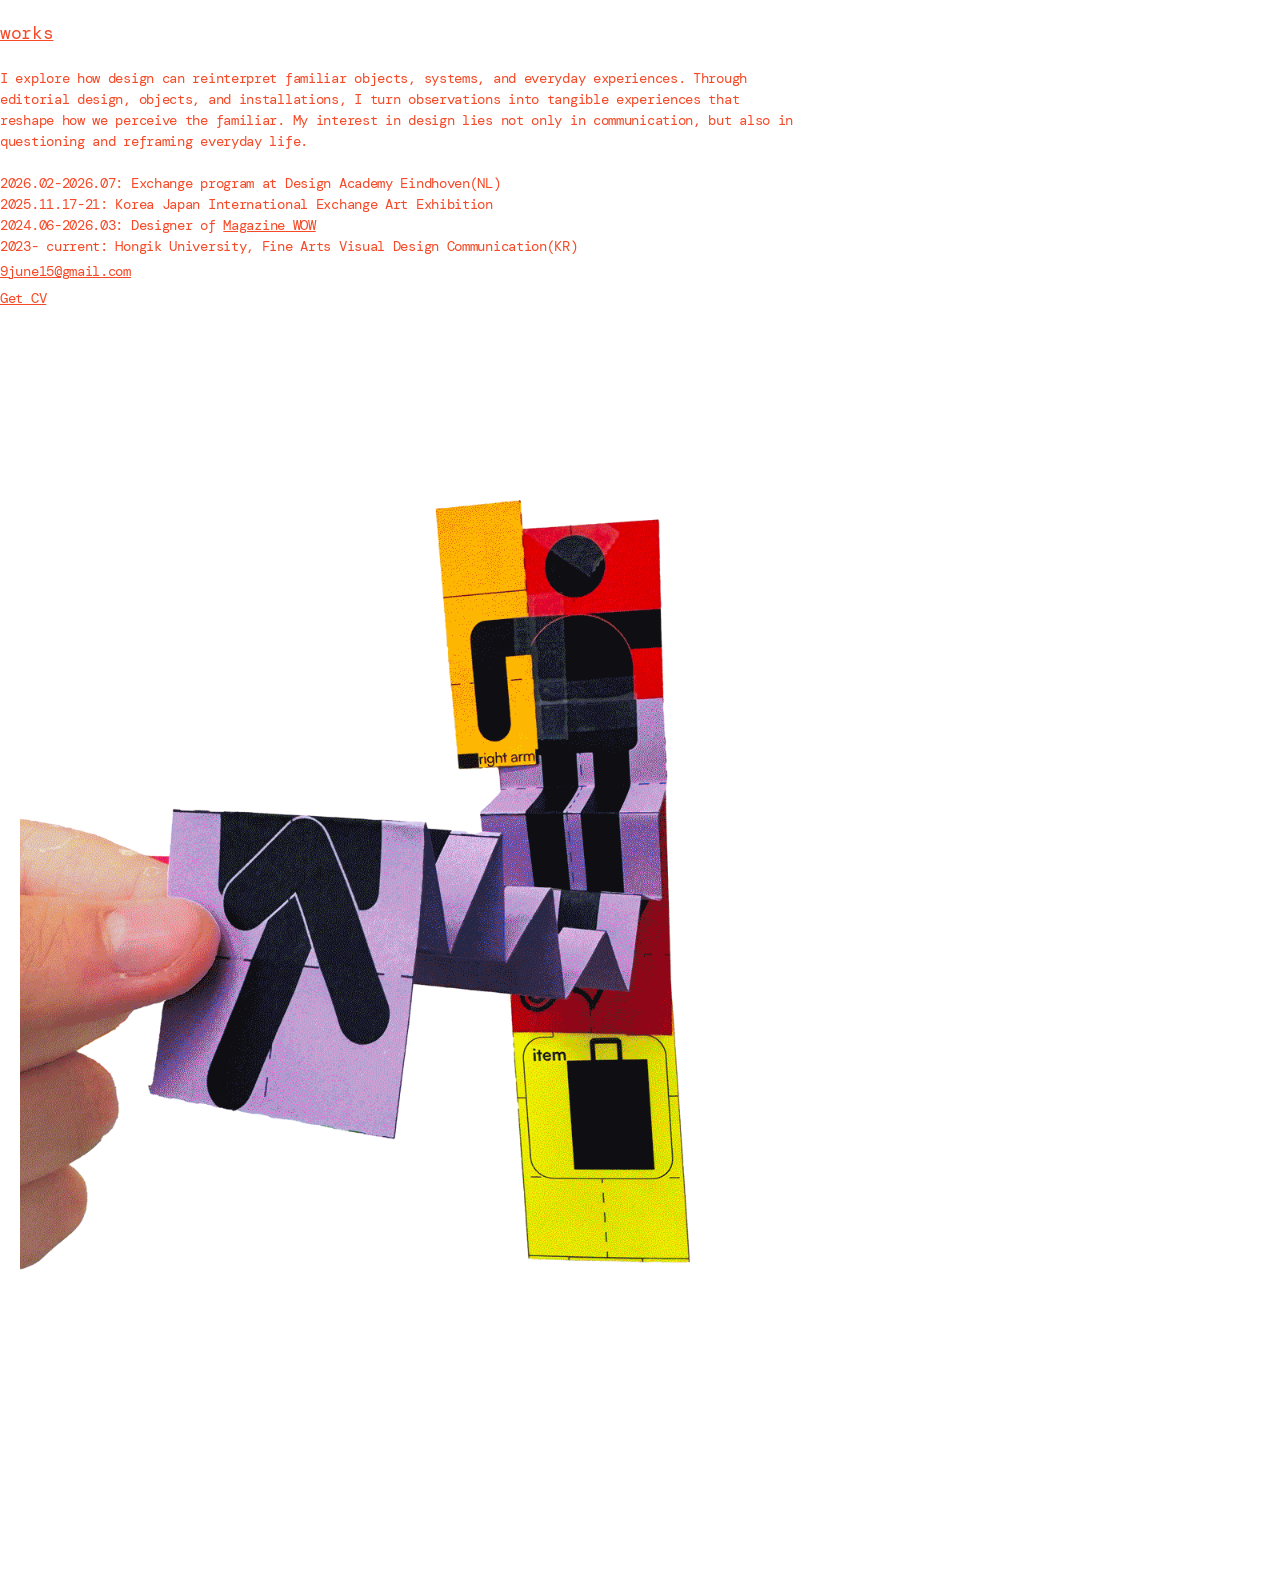
==== about.html @ 215ffb6d "Update about.html" ====
<!DOCTYPE html>
<html lang="ko">
<head>
  <meta charset="UTF-8">
  <meta name="viewport" content="width=device-width, initial-scale=1.0">
  <title>Jueun Yoo</title>
   
 <link rel="preconnect" href="https://fonts.googleapis.com">
<link rel="preconnect" href="https://fonts.gstatic.com" crossorigin>
<link href="https://fonts.googleapis.com/css2?family=DM+Mono:ital,wght@0,300;0,400;0,500;1,300;1,400;1,500&family=Instrument+Serif:ital@0;1&family=Special+Gothic+Condensed+One&display=swap" rel="stylesheet">
  <link rel="stylesheet" href="style.css">
</head>
<body>
<div class="container">
    
   <div class="header">
    <p><a href="index.html">works</a></p>
    <br>
  <p style="font-size: 14px;">
I explore how design can reinterpret familiar objects, systems, and everyday experiences. Through editorial design, objects, and installations, I turn observations into tangible experiences that reshape how we perceive the familiar. My interest in design lies not only in communication, but also in questioning and reframing everyday life. </p>
   <br>
    <p style="font-size: 14px;">2026.02-2026.07: Exchange program at Design Academy Eindhoven(NL)</p>
    <p style="font-size: 14px;">2025.11.17-21: Korea Japan International Exchange Art Exhibition</p>
     <p style="font-size: 14px;">2024.06-2026.03: Designer of <a href="https://www.instagram.com/wow_hongik/" style="font-size: 14px;">Magazine WOW</a></p>
<p style="font-size: 14px;">2023- current: Hongik University, Fine Arts Visual Design Communication(KR)</p>
   
        <p><a href="mailto:your-email@example.com" class="contact-email" style="font-size: 14px;">9june15@gmail.com</a></p>
    <p><a href="CV.pdf" style="font-size: 14px;">Get CV</a></p>
  </div>
  
    <div class="thumbnail-box">
  <img src="gifs/thumbnail.gif">
    </div>

 
</div>

</body>
</html>
---- style.css ----
* {
    box-sizing: border-box;
    margin: 0;
    padding: 0;
}

.container {
display: grid;
  width: 100%;
  max-width: 1300px;
  margin: 0 auto;

}

.container_archive {
  width: 100%;
  max-width: 1410px;
  margin: 0 auto;               /* 💡 margin: 0 auto 대신 margin: 0 으로 설정하여 좌측 정렬 */
  /* padding: 0 10px; */
    margin-top: -40px;
    padding-left: 20px;
    padding-bottom: 20px;
   
}
.thumbnail-box {   
 grid-area: 2 / 1;
    width: 80%;
    min-width: 300px;
    align-item: right;
  z-index: 10;        /* 텍스트 위에 떠있도록 레이어 지정 */
}

.sticky-text {
  position: fixed;
  /* top: 10px;          /* 화면 상단에서 20px 위치에 스크롤이 도달하면 고정됨 (필수) */ */
    font-size: 22px;
  z-index: 100;       /* 스크롤 시 다른 텍스트나 이미지 위로 오도록 설정 */
  color: #F54927;
     align-items: right;
  /* [선택] 배경색을 주어 뒤에 지나가는 콘텐츠가 비치지 않게 보정 */
}

.thumbnail-box img {
 width: 100%;

  height: auto;
 left: 100%;          /* container의 오른쪽 끝에서 시작 */
  margin-left: 20px;
   
     
}

body{

 font-family: "DM Mono", monospace;
  font-weight: 400;
  font-style: normal;
letter-spacing: -0.3px;
line-height: 1.5;

/* Background-color: #FFFC0A; */
    color: #F54927;
    padding-top:20px;
    
    
}

 a, p, h1, h2, h3, h4, h5, h6, li, summary {
  max-width: 800px;  
  width: 100%;           /* 화면이 좁아지면 가변적으로 줄어듦 */
  word-break: keep-all;  /* 한글/단어 단위 깨짐 방지 */
  overflow-wrap: break-word; /* 너무 긴 단어/URL이 들어올 때 박스를 뚫고 나가지 않도록 방지 */
color: #F54927;

    font-size: 18px;
} 
.highlight {
  font-weight: 500; /* 또는 font-weight: 700; */
}
.header{
    grid-area: 1 / 1;
    z-index: 90;
     font-size: 14px;
  line-height: 1.5;
}

/* 2차 수정본(상세페이지)*/

.project-item {
    position: relative;
    cursor: pointer;
}

.project-title {
position: sticky;
  top: 20px;            /* 💡 sticky-text에 지정한 top 값과 동일하게 설정 */
  z-index: 90;

  /* 전체 페이지 기준 가로 중앙 정렬 */
  justify-self: center; /* Grid 아이템 자체를 가로 중앙 배치 */
  text-align: center;   /* 텍스트 내용 가로 중앙 정렬 */

  color: #F54927;
  font-size: 16px;
  padding: 4px 0;
  cursor: pointer;
    /* padding-top: 20px; */
    
}

.project-title::-webkit-details-marker {
    display: none; /* 브라우저 기본 화살표 숨김 */
}

.project-title:hover {
    text-decoration: underline;
}


/* [오른쪽] 상세 패널 영역 */
.detail-panel-area {
    width: 45%;
    position: relative;
}

.empty-state {
    padding: 40px;
    color: #999;
    font-size: 0.85rem;
}
.dropdown-thumbnail{
    width: 30%;            /* 썸네일 가로 크기 */
  height: auto;           /* 썸네일 세로 크기 */
    min-width: 300px;
  object-fit: cover;      /* 이미지 비율 유지하며 채우기 */
  flex-shrink: 0;         /* 공간 부족해도 썸네일 크기 유지 */
  transition: transform 0.2s ease;
}
/* 💡 핵심: 드롭다운이 열렸을 때 (왼쪽 텍스트 : 오른쪽 이미지 2열) */
.dropdown-content {
    display: flex;
  flex-direction: column; /* 위에서 아래로 배치 */
  gap: 10px;
  padding: 10px 0;
  /* margin-top: 30px; */
}
details[open] > summary::before {
  content: "𖭅"; /* 💡 펼쳐졌을 때 바뀔 기호 (또는 회전효과) */
  color: #F54927;     /* 글리프 색상 변경 */
    list-style: none;
}
font-size: 0.8em;
    font-weight: bold;
}

summary::-webkit-details-marker {
  display: none;
}
summary {
  list-style: none;
}
details[open] summary::before {
  color: transparent;
}

details[open] summary .project-title,
details[open] summary {
  color: transparent; /* 글씨 색상을 투명하게 변경 */
}
.hero-media {
  width: 100%;
  position: static; /* sticky가 아니므로 스크롤을 따라 위로 올라감 */
}

.hero-media img {
  width: 100%;
  height: auto;
  max-height: 600px;  /* 필요 시 최대 높이 제한 (생략 가능) */
  object-fit: cover;  /* 비율 유지 */
  display: block;
}
.hero-media2 {
  width: 100%;
  position: static; /* sticky가 아니므로 스크롤을 따라 위로 올라감 */
}

.hero-media2 img {
  width: 80%;
  height: auto;
  object-fit: cover;  /* 비율 유지 */
  display: block;
}
/* 2. 각 드롭다운 기본 상태 (닫혔을 때 - 1칸 차지) */
.project-dropdown {
justify-content: center;
  width: 100%;
}

/* 열린 상태의 링크 강조 */
.project-item[open] .project-title {
   position: sticky;
  /* top: 60px; */
  z-index: 90;

  list-style: none;
  padding-top: 10px;
}
.project-dropdown[open] .dropdown-thumbnail {
  display: none;
}
/* 왼쪽 텍스트 정보 */
.project-info {
   position: static;
  /* top: 30px;*/
  z-index: 80;
  /* padding: 12px 0; */
    
}

.project-info p {
    font-size: 14px;
  line-height: 1.5;
  white-space: pre-line;
}

/* 오른쪽 이미지 미디어 (2열 균등 배치) */
.detail-media {
    display: grid;
  grid-template-columns: repeat(2, 1fr);
  gap: 10px;
  width: 100%;
}

.detail-media img {
    width: 100%;
    height: auto;
    display: block;
}
/* 하위 드롭다운 */

.sub-dropdown-group {
  display: flex;
  flex-direction: column;
  gap: 12px;
  width: 100%;
}

/* 서브 드롭다운 아이템 */
.sub-dropdown {
  width: 100%;
}

.sub-dropdown[open] {
}

/* 서브 드롭다운 타이틀 바 */
.sub-header {
  position: static;
  z-index: 90;
  /* color: #FF3E12; */
  font-size: 14px;
  padding: 4px 0;
  cursor: pointer;
}
.sub-header:hover{
    
    color: #F54927;
    text-decoration: underline;
}
    

.sub-header::-webkit-details-marker {
  display: none;
}

/* 서브 열렸을 때 아이콘 변경 */
.sub-dropdown[open] .sub-icon::before {
  content: "−";
}

/* 서브 드롭다운 내부 펼침 콘텐츠 */
.sub-content {
  padding: 16px;
}

/* 이미지 미디어 그리드는 기존 2열 유지 */
.sub-content .detail-media {
      display: grid;
  grid-template-columns: repeat(2, 1fr);
  gap: 20px;
  width: 100%;
}

.sub-content .detail-media img {
  width: 90%;
    height: auto;
    display: block;}
.full-width-image {
  width: 100%;
  max-width: 100%;
  height: auto;
  display: block;
  
  /* 위아래 간격만 지정 */
  margin-top: 20px;
  margin-bottom: 20px;
}

/* 화면이 좁아지는 모바일 환경 분기 */
@media (max-width: 768px) {
    .container_archive {
        padding: 0 20px 40px 20px;
    }
    
    .dropdown-content {
        grid-template-columns: 1fr;
        gap: 20px;
    }
    
    .detail-media {
        grid-template-columns: 1fr;
    }
    
    .project-info {
        position: static;
    }

    body, summary, p {
    font-weight: 400;
  }
}
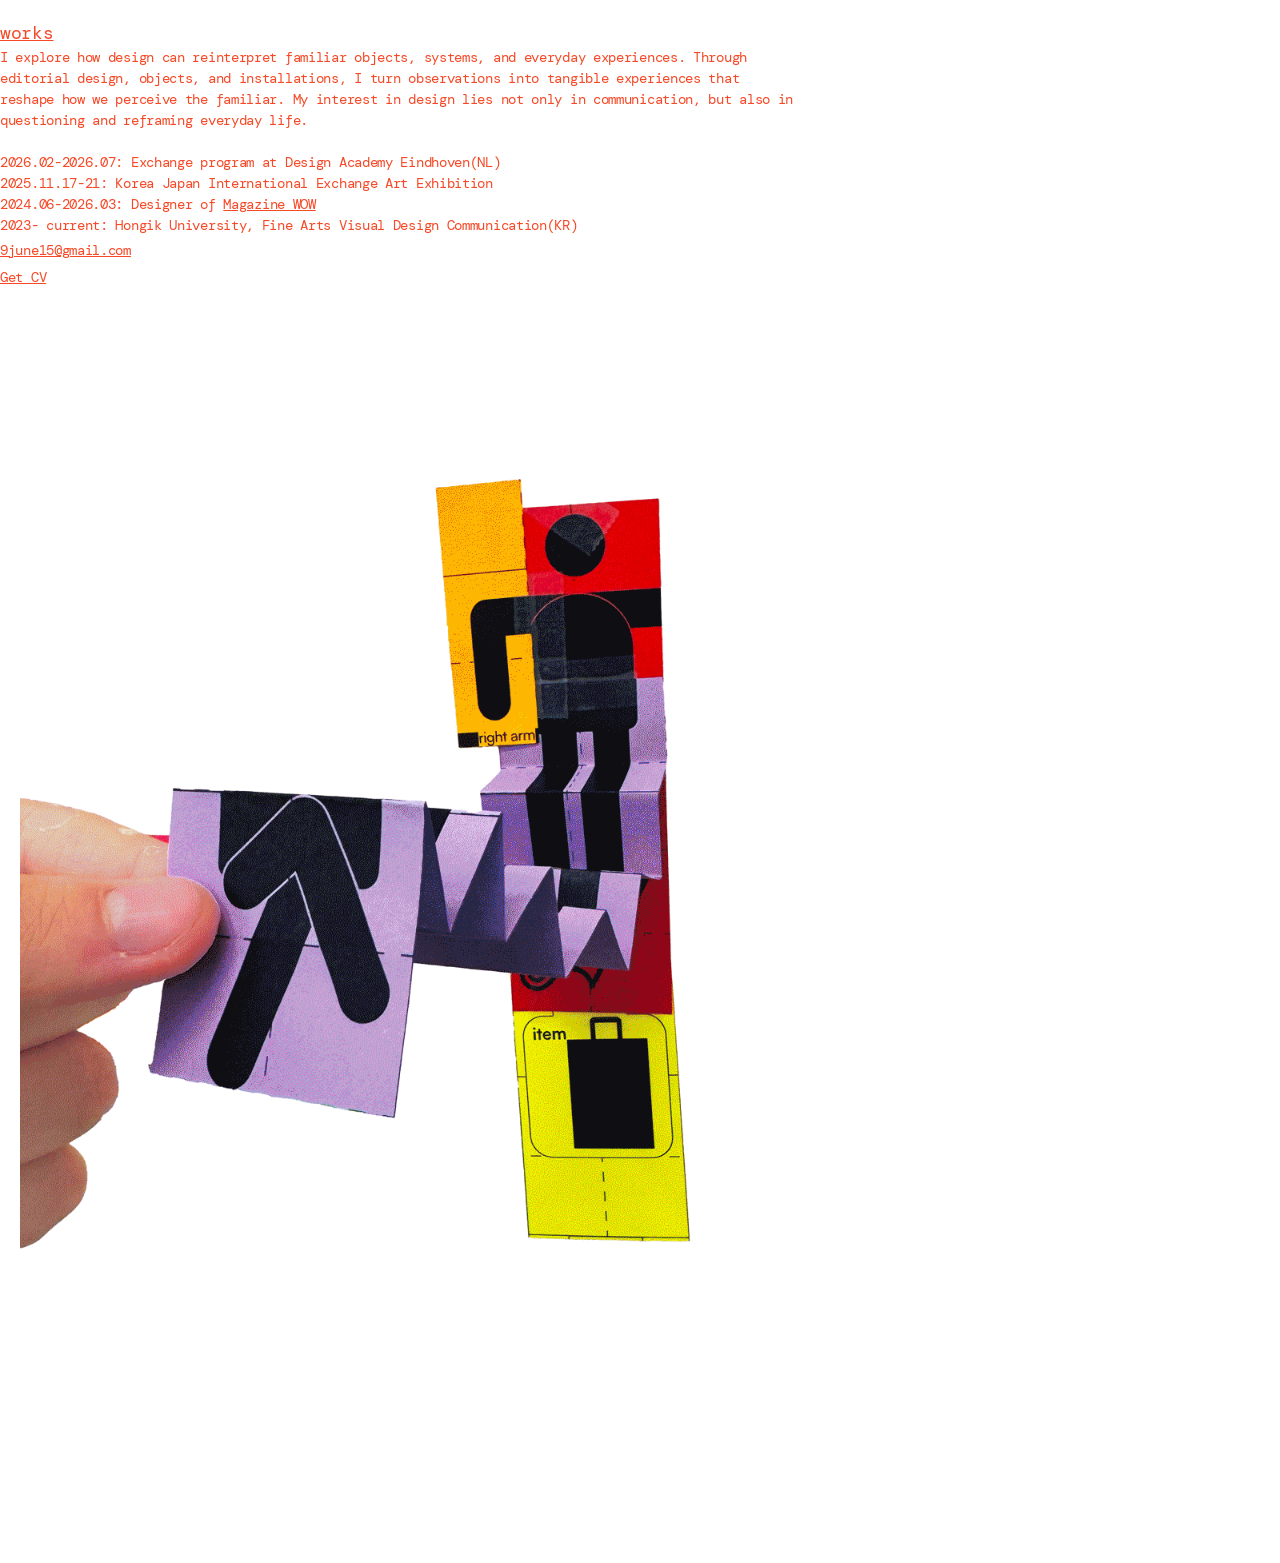
==== commit 1d28b141: "Update about.html" ====
--- a/about.html
+++ b/about.html
@@ -16,7 +16,6 @@
     
    <div class="header">
     <p><a href="index.html">works</a></p>
-    <br>
   <p style="font-size: 14px;">
 I explore how design can reinterpret familiar objects, systems, and everyday experiences. Through editorial design, objects, and installations, I turn observations into tangible experiences that reshape how we perceive the familiar. My interest in design lies not only in communication, but also in questioning and reframing everyday life. </p>
    <br>
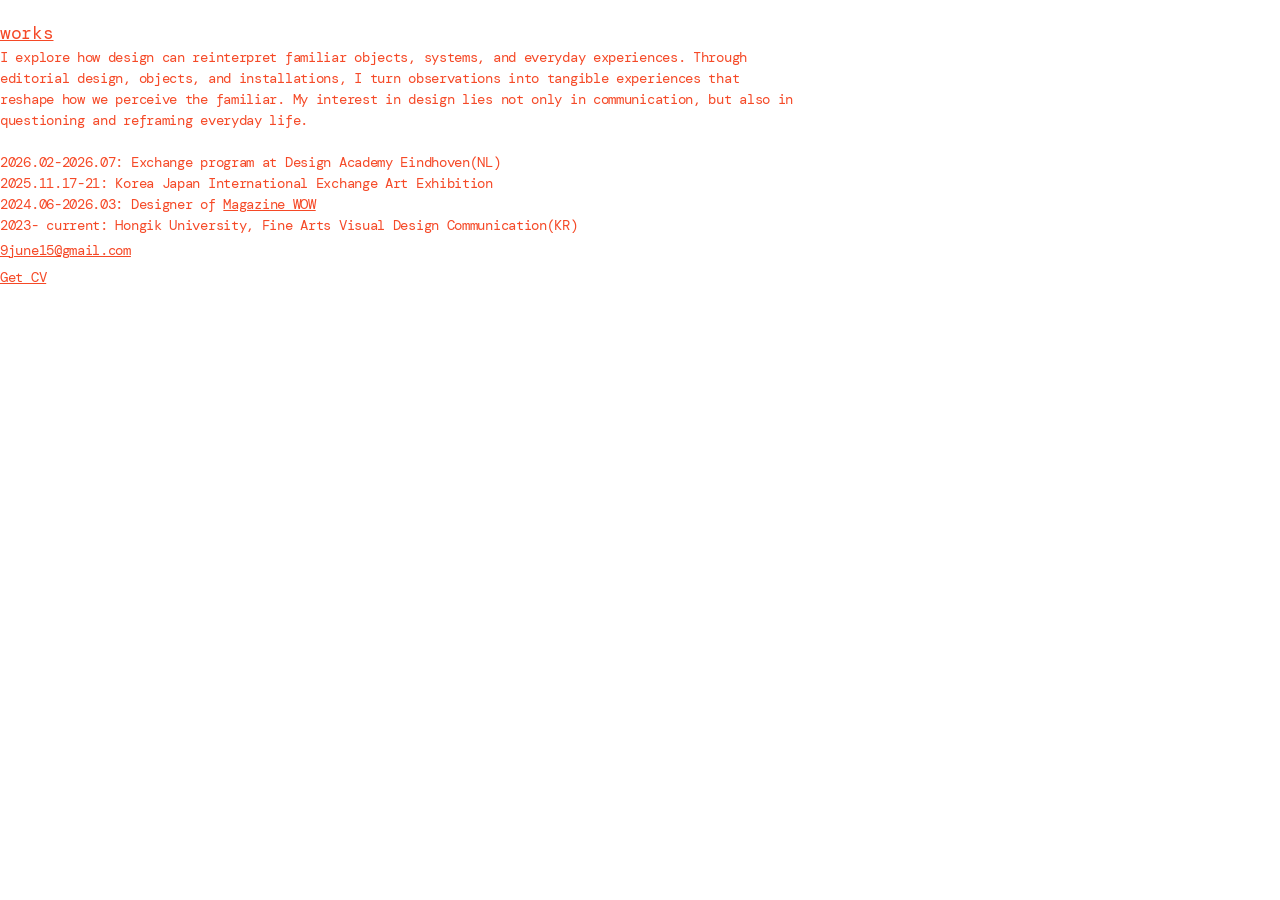
==== commit fb19bc5a: "Update about.html" ====
--- a/about.html
+++ b/about.html
@@ -9,6 +9,7 @@
  <link rel="preconnect" href="https://fonts.googleapis.com">
 <link rel="preconnect" href="https://fonts.gstatic.com" crossorigin>
 <link href="https://fonts.googleapis.com/css2?family=DM+Mono:ital,wght@0,300;0,400;0,500;1,300;1,400;1,500&family=Instrument+Serif:ital@0;1&family=Special+Gothic+Condensed+One&display=swap" rel="stylesheet">
+  <link rel="icon" type="image/svg+xml" href="https://raw.githubusercontent.com/9june15-collab/Jueun-Yoo/refs/heads/main/icon.svg">
   <link rel="stylesheet" href="style.css">
 </head>
 <body>
@@ -25,13 +26,8 @@
 <p style="font-size: 14px;">2023- current: Hongik University, Fine Arts Visual Design Communication(KR)</p>
    
         <p><a href="mailto:your-email@example.com" class="contact-email" style="font-size: 14px;">9june15@gmail.com</a></p>
-    <p><a href="CV.pdf" style="font-size: 14px;">Get CV</a></p>
+    <p><a href="Jueun Yoo_CV.pdf" style="font-size: 14px;">Get CV</a></p>
   </div>
-  
-    <div class="thumbnail-box">
-  <img src="gifs/thumbnail.gif">
-    </div>
-
  
 </div>
 
--- a/style.css
+++ b/style.css
@@ -15,7 +15,7 @@
 .container_archive {
   width: 100%;
   max-width: 1410px;
-  margin: 0 auto;               /* 💡 margin: 0 auto 대신 margin: 0 으로 설정하여 좌측 정렬 */
+  margin: 0 auto;            
   /* padding: 0 10px; */
     margin-top: -40px;
     padding-left: 20px;
@@ -23,8 +23,8 @@
    
 }
 .thumbnail-box {   
- grid-area: 2 / 1;
-    width: 80%;
+ grid-area: 0 / 1;
+    width: 95%;
     min-width: 300px;
     align-item: right;
   z-index: 10;        /* 텍스트 위에 떠있도록 레이어 지정 */
@@ -37,7 +37,6 @@
   z-index: 100;       /* 스크롤 시 다른 텍스트나 이미지 위로 오도록 설정 */
   color: #F54927;
      align-items: right;
-  /* [선택] 배경색을 주어 뒤에 지나가는 콘텐츠가 비치지 않게 보정 */
 }
 
 .thumbnail-box img {
@@ -58,7 +57,6 @@
 letter-spacing: -0.3px;
 line-height: 1.5;
 
-/* Background-color: #FFFC0A; */
     color: #F54927;
     padding-top:20px;
     
@@ -93,7 +91,7 @@
 
 .project-title {
 position: sticky;
-  top: 20px;            /* 💡 sticky-text에 지정한 top 값과 동일하게 설정 */
+  top: 20px;           
   z-index: 90;
 
   /* 전체 페이지 기준 가로 중앙 정렬 */
@@ -145,7 +143,7 @@
   /* margin-top: 30px; */
 }
 details[open] > summary::before {
-  content: "𖭅"; /* 💡 펼쳐졌을 때 바뀔 기호 (또는 회전효과) */
+  content: "𖭅"; 
   color: #F54927;     /* 글리프 색상 변경 */
     list-style: none;
 }
@@ -236,75 +234,6 @@
     height: auto;
     display: block;
 }
-/* 하위 드롭다운 */
-
-.sub-dropdown-group {
-  display: flex;
-  flex-direction: column;
-  gap: 12px;
-  width: 100%;
-}
-
-/* 서브 드롭다운 아이템 */
-.sub-dropdown {
-  width: 100%;
-}
-
-.sub-dropdown[open] {
-}
-
-/* 서브 드롭다운 타이틀 바 */
-.sub-header {
-  position: static;
-  z-index: 90;
-  /* color: #FF3E12; */
-  font-size: 14px;
-  padding: 4px 0;
-  cursor: pointer;
-}
-.sub-header:hover{
-    
-    color: #F54927;
-    text-decoration: underline;
-}
-    
-
-.sub-header::-webkit-details-marker {
-  display: none;
-}
-
-/* 서브 열렸을 때 아이콘 변경 */
-.sub-dropdown[open] .sub-icon::before {
-  content: "−";
-}
-
-/* 서브 드롭다운 내부 펼침 콘텐츠 */
-.sub-content {
-  padding: 16px;
-}
-
-/* 이미지 미디어 그리드는 기존 2열 유지 */
-.sub-content .detail-media {
-      display: grid;
-  grid-template-columns: repeat(2, 1fr);
-  gap: 20px;
-  width: 100%;
-}
-
-.sub-content .detail-media img {
-  width: 90%;
-    height: auto;
-    display: block;}
-.full-width-image {
-  width: 100%;
-  max-width: 100%;
-  height: auto;
-  display: block;
-  
-  /* 위아래 간격만 지정 */
-  margin-top: 20px;
-  margin-bottom: 20px;
-}
 
 /* 화면이 좁아지는 모바일 환경 분기 */
 @media (max-width: 768px) {
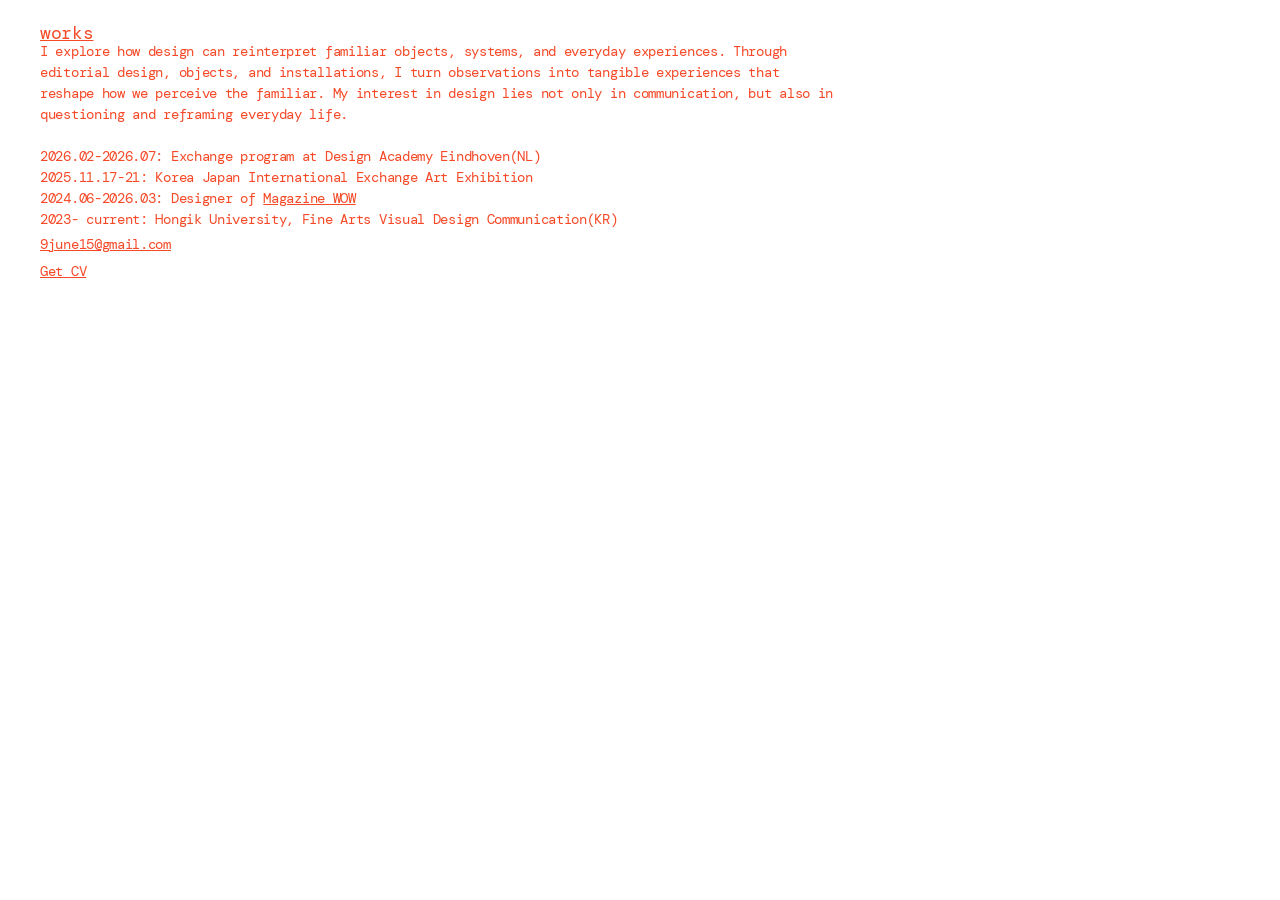
==== commit 49ac1870: "Update about.html" ====
--- a/about.html
+++ b/about.html
@@ -16,7 +16,8 @@
 <div class="container">
     
    <div class="header">
-    <p><a href="index.html">works</a></p>
+    <p class="sticky-text"><a href="index.html">works</a></p>
+     <br>
   <p style="font-size: 14px;">
 I explore how design can reinterpret familiar objects, systems, and everyday experiences. Through editorial design, objects, and installations, I turn observations into tangible experiences that reshape how we perceive the familiar. My interest in design lies not only in communication, but also in questioning and reframing everyday life. </p>
    <br>
--- a/style.css
+++ b/style.css
@@ -7,14 +7,14 @@
 .container {
 display: grid;
   width: 100%;
+  max-width: 1200px;
+  margin: 0 auto;
+
+}
+
+.container_archive {
+  width: 100%;
   max-width: 1300px;
-  margin: 0 auto;
-
-}
-
-.container_archive {
-  width: 100%;
-  max-width: 1410px;
   margin: 0 auto;            
   /* padding: 0 10px; */
     margin-top: -40px;
@@ -80,6 +80,7 @@
     z-index: 90;
      font-size: 14px;
   line-height: 1.5;
+    paddling-left: 20px;
 }
 
 /* 2차 수정본(상세페이지)*/
@@ -140,6 +141,7 @@
   flex-direction: column; /* 위에서 아래로 배치 */
   gap: 10px;
   padding: 10px 0;
+    padding-left:20px;
   /* margin-top: 30px; */
 }
 details[open] > summary::before {
@@ -167,14 +169,15 @@
 }
 .hero-media {
   width: 100%;
-  position: static; /* sticky가 아니므로 스크롤을 따라 위로 올라감 */
-}
+  position: static;
+  background-color: #f0f0f0; 
+       }
 
 .hero-media img {
   width: 100%;
   height: auto;
-  max-height: 600px;  /* 필요 시 최대 높이 제한 (생략 가능) */
-  object-fit: cover;  /* 비율 유지 */
+  max-height: 600px;
+  object-fit: cover;
   display: block;
 }
 .hero-media2 {
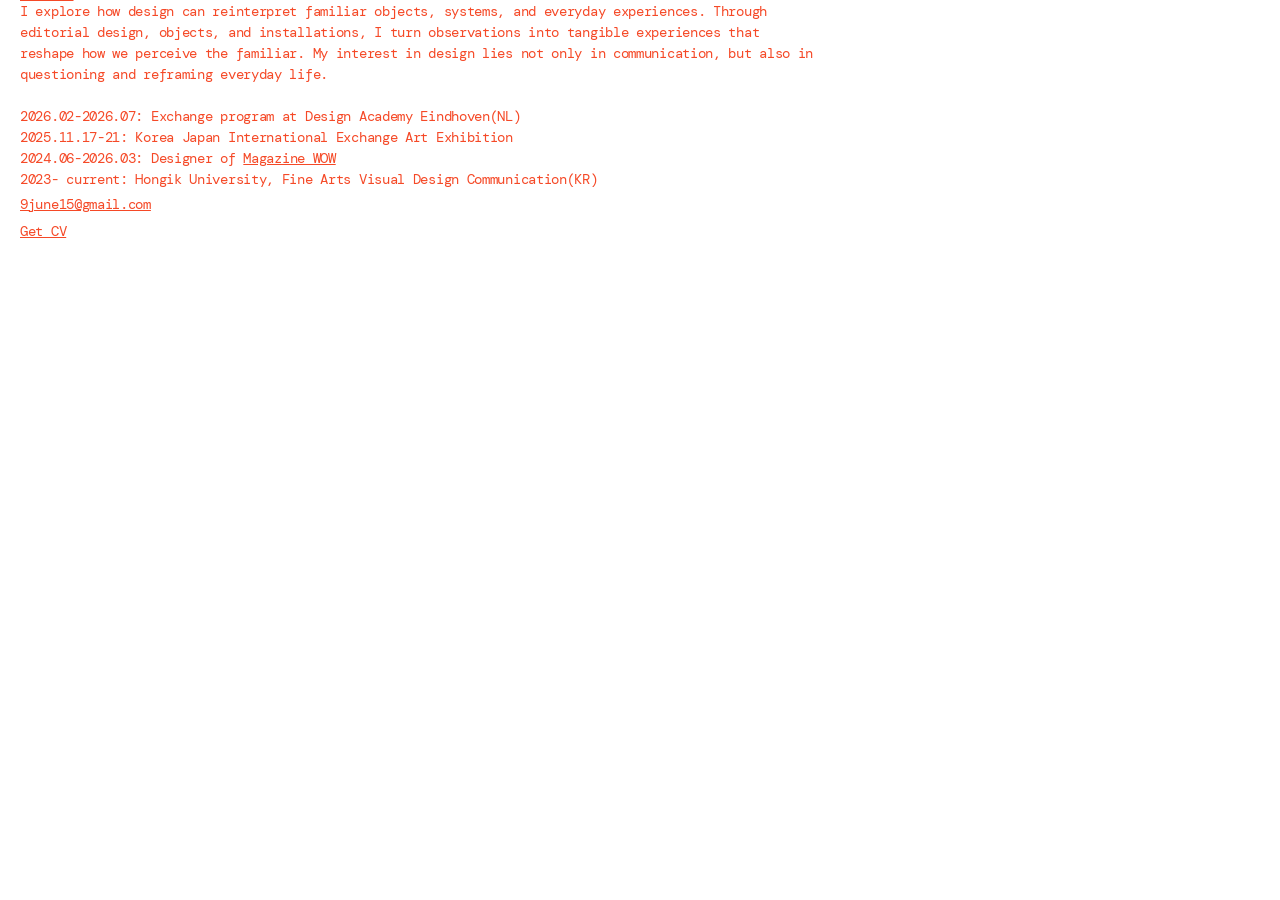
==== commit 230a693f: "Update about.html" ====
--- a/about.html
+++ b/about.html
@@ -13,7 +13,7 @@
   <link rel="stylesheet" href="style.css">
 </head>
 <body>
-<div class="container">
+<div class="container_archive">
     
    <div class="header">
     <p class="sticky-text"><a href="index.html">works</a></p>
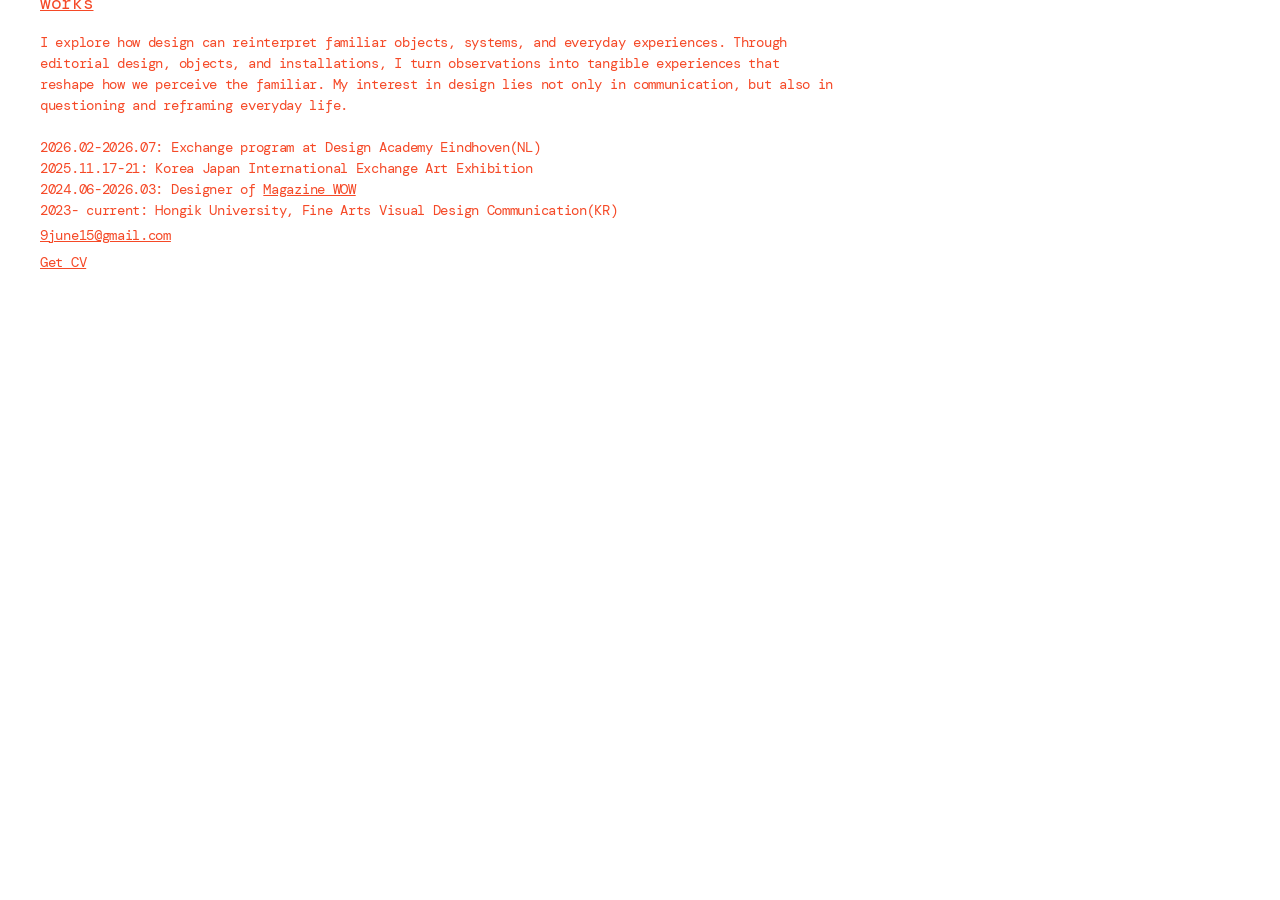
==== commit d088befa: "Update about.html" ====
--- a/about.html
+++ b/about.html
@@ -16,6 +16,7 @@
 <div class="container_archive">
     
    <div class="header">
+     <br>
     <p class="sticky-text"><a href="index.html">works</a></p>
      <br>
   <p style="font-size: 14px;">
--- a/style.css
+++ b/style.css
@@ -76,11 +76,12 @@
   font-weight: 500; /* 또는 font-weight: 700; */
 }
 .header{
-    grid-area: 1 / 1;
+  display: grid;
     z-index: 90;
      font-size: 14px;
   line-height: 1.5;
-    paddling-left: 20px;
+    padding-left: 20px;
+    padding-top: 10px;
 }
 
 /* 2차 수정본(상세페이지)*/
